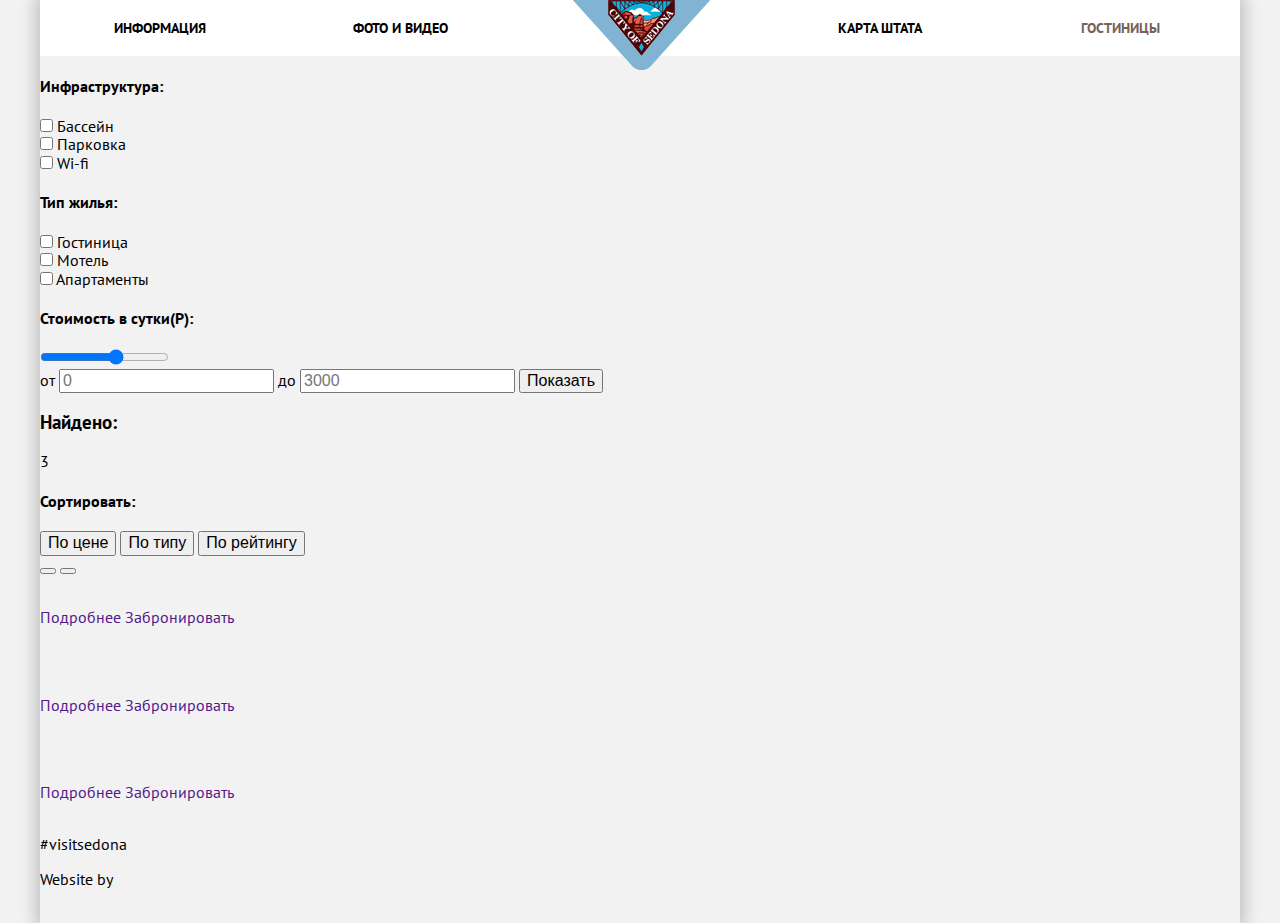
==== hotels.html @ 47ef486d "002" ====
<!DOCTYPE html>
<html lang="ru">
<head>
    <meta charset="UTF-8">
    <meta name="viewport" content="width=device-width, initial-scale=1.0">
    <meta http-equiv="X-UA-Compatible" content="ie=edge">
    <title>Sedona-небольшой городок в Аризоне!</title>
    <link rel="stylesheet" href="style.css">
    <link href="https://fonts.googleapis.com/css?family=PT+Sans:400,700&amp;subset=cyrillic" rel="stylesheet">
</head>
<body>
    <div class="container">
        <header>
            <ul class="nav-header">
                <li>
                    <a href="index.html">Информация</a>
                </li>
                <li>
                    <a href="#">Фото и видео</a>
                </li>
                <li class="logo">
                    <a href="index.html"><img src="img/logo.png" alt=""></a>
                </li>
                <li>
                    <a href="#">Карта штата</a>
                </li>
                <li>
                    <a class="activ" href="hotels.html">Гостиницы</a>
                </li>
            </ul>
        </header>
        <main>
            <div class="filters-group">
                <div class="filter">
                    <h4>Инфраструктура:</h4>
                    <div class="ch-group">
                        <input type="checkbox" id="ch1">
                        <label for="ch1">Бассейн</label>
                    </div>
                    <div class="ch-group">
                        <input type="checkbox" id="ch2">
                        <label for="ch2">Парковка</label>
                    </div>
                    <div class="ch-group">
                        <input type="checkbox" id="ch3">
                        <label for="ch3">Wi-fi</label>
                    </div>
                </div>
                <div class="filter">
                    <h4>Тип жилья:</h4>
                    <div class="ch-group">
                        <input type="checkbox" id="ch4">
                        <label for="ch4">Гостиница</label>
                    </div>
                    <div class="ch-group">
                        <input type="checkbox" id="ch5">
                        <label for="ch5">Мотель</label>
                    </div>
                    <div class="ch-group">
                        <input type="checkbox" id="ch6">
                        <label for="ch6">Апартаменты</label>
                    </div>
                </div>
                <div class="filter-range">
                    <h4>Стоимость в сутки(Р):</h4>
                    <div class="range-grey">
                        <input type="range" min="0" max="5000" step="1" value="3000">
                    </div> 
                    <label for="min">от</label>
                    <input id="min" type="text" min="0" placeholder="0">
                    <label for="max">до</label>
                    <input id="max" type="text" max="5000" placeholder="3000">
                    <button class="ch-btn" type="submit">Показать</button>      
                </div>
            </div>
            <div class="sorting-group">
                <h3>Найдено:</h3>
                <span>3</span>
                <div class="sorting">
                    <h4>Сортировать:</h4>
                    <button class="price activ">По цене</button>
                    <button class="type">По типу</button>
                    <button class="rating">По рейтингу</button>
                </div>
                <div class="sorting">
                    <button class="down activ"></button>
                    <button class="up"></button>   
                </div>
            </div>
            <div class="hotels">
                <div class="hotel">
                    <img src="" alt="">
                    <div class="hotel-info">
                        <a href=""></a>  
                        <p></p>
                        <p></p>
                        <div class="hotel-button">
                            <a href="">Подробнее</a>
                            <a href="">Забронировать</a>
                        </div>
                    </div>
                    <div class="rating-info">
                        <img src="" alt="" class="stars">
                        <p></p>
                    </div>
                </div>
                <div class="hotel">
                    <img src="" alt="">
                    <div class="hotel-info">
                        <a href=""></a>
                        <p></p>
                        <p></p>
                        <div class="hotel-button">
                            <a href="">Подробнее</a>
                            <a href="">Забронировать</a>
                        </div>
                    </div>
                    <div class="rating-info">
                        <img src="" alt="" class="stars">
                        <p></p>
                    </div>
                </div>
                <div class="hotel">
                    <img src="" alt="">
                    <div class="hotel-info">
                        <a href=""></a>
                        <p></p>
                        <p></p>
                        <div class="hotel-button">
                            <a href="">Подробнее</a>
                            <a href="">Забронировать</a>
                        </div>
                    </div>
                    <div class="rating-info">
                        <img src="" alt="" class="stars">
                        <p></p>
                    </div>
                </div>
            </div>
        </main>
        <footer>
            <div class="visitsedona">
                <p>#visitsedona</p>
            </div>
            <div class="footer-social">
                <a href=""></a>
                <a href=""></a>
                <a href=""></a>
            </div>
            <div class="copyright">
                <p>Website by</p>
                <a href=""><img src="" alt=""></a>
            </div>
        </footer>
    </div>
 <script></script>   
</body>
</html>
---- style.css ----
/*! normalize.css v7.0.0 | MIT License | github.com/necolas/normalize.css */

/* Document
   ========================================================================== */

/**
 * 1. Correct the line height in all browsers.
 * 2. Prevent adjustments of font size after orientation changes in
 *    IE on Windows Phone and in iOS.
 */

 html {
    line-height: 1.15; /* 1 */
    -ms-text-size-adjust: 100%; /* 2 */
    -webkit-text-size-adjust: 100%; /* 2 */
  }
  
  /* Sections
     ========================================================================== */
  
  /**
   * Remove the margin in all browsers (opinionated).
   */
  
  body {
    margin: 0;
  }
  
  /**
   * Add the correct display in IE 9-.
   */
  
  article,
  aside,
  footer,
  header,
  nav,
  section {
    display: block;
  }
  
  /**
   * Correct the font size and margin on `h1` elements within `section` and
   * `article` contexts in Chrome, Firefox, and Safari.
   */
  
  h1 {
    font-size: 2em;
    margin: 0.67em 0;
  }
  
  /* Grouping content
     ========================================================================== */
  
  /**
   * Add the correct display in IE 9-.
   * 1. Add the correct display in IE.
   */
  
  figcaption,
  figure,
  main { /* 1 */
    display: block;
  }
  
  /**
   * Add the correct margin in IE 8.
   */
  
  figure {
    margin: 1em 40px;
  }
  
  /**
   * 1. Add the correct box sizing in Firefox.
   * 2. Show the overflow in Edge and IE.
   */
  
  hr {
    box-sizing: content-box; /* 1 */
    height: 0; /* 1 */
    overflow: visible; /* 2 */
  }
  
  /**
   * 1. Correct the inheritance and scaling of font size in all browsers.
   * 2. Correct the odd `em` font sizing in all browsers.
   */
  
  pre {
    font-family: monospace, monospace; /* 1 */
    font-size: 1em; /* 2 */
  }
  
  /* Text-level semantics
     ========================================================================== */
  
  /**
   * 1. Remove the gray background on active links in IE 10.
   * 2. Remove gaps in links underline in iOS 8+ and Safari 8+.
   */
  
  a {
    background-color: transparent; /* 1 */
    -webkit-text-decoration-skip: objects; /* 2 */
  }
  
  /**
   * 1. Remove the bottom border in Chrome 57- and Firefox 39-.
   * 2. Add the correct text decoration in Chrome, Edge, IE, Opera, and Safari.
   */
  
  abbr[title] {
    border-bottom: none; /* 1 */
    text-decoration: underline; /* 2 */
    text-decoration: underline dotted; /* 2 */
  }
  
  /**
   * Prevent the duplicate application of `bolder` by the next rule in Safari 6.
   */
  
  b,
  strong {
    font-weight: inherit;
  }
  
  /**
   * Add the correct font weight in Chrome, Edge, and Safari.
   */
  
  b,
  strong {
    font-weight: bolder;
  }
  
  /**
   * 1. Correct the inheritance and scaling of font size in all browsers.
   * 2. Correct the odd `em` font sizing in all browsers.
   */
  
  code,
  kbd,
  samp {
    font-family: monospace, monospace; /* 1 */
    font-size: 1em; /* 2 */
  }
  
  /**
   * Add the correct font style in Android 4.3-.
   */
  
  dfn {
    font-style: italic;
  }
  
  /**
   * Add the correct background and color in IE 9-.
   */
  
  mark {
    background-color: #ff0;
    color: #000;
  }
  
  /**
   * Add the correct font size in all browsers.
   */
  
  small {
    font-size: 80%;
  }
  
  /**
   * Prevent `sub` and `sup` elements from affecting the line height in
   * all browsers.
   */
  
  sub,
  sup {
    font-size: 75%;
    line-height: 0;
    position: relative;
    vertical-align: baseline;
  }
  
  sub {
    bottom: -0.25em;
  }
  
  sup {
    top: -0.5em;
  }
  
  /* Embedded content
     ========================================================================== */
  
  /**
   * Add the correct display in IE 9-.
   */
  
  audio,
  video {
    display: inline-block;
  }
  
  /**
   * Add the correct display in iOS 4-7.
   */
  
  audio:not([controls]) {
    display: none;
    height: 0;
  }
  
  /**
   * Remove the border on images inside links in IE 10-.
   */
  
  img {
    border-style: none;
  }
  
  /**
   * Hide the overflow in IE.
   */
  
  svg:not(:root) {
    overflow: hidden;
  }
  
  /* Forms
     ========================================================================== */
  
  /**
   * 1. Change the font styles in all browsers (opinionated).
   * 2. Remove the margin in Firefox and Safari.
   */
  
  button,
  input,
  optgroup,
  select,
  textarea {
    font-family: sans-serif; /* 1 */
    font-size: 100%; /* 1 */
    line-height: 1.15; /* 1 */
    margin: 0; /* 2 */
  }
  
  /**
   * Show the overflow in IE.
   * 1. Show the overflow in Edge.
   */
  
  button,
  input { /* 1 */
    overflow: visible;
  }
  
  /**
   * Remove the inheritance of text transform in Edge, Firefox, and IE.
   * 1. Remove the inheritance of text transform in Firefox.
   */
  
  button,
  select { /* 1 */
    text-transform: none;
  }
  
  /**
   * 1. Prevent a WebKit bug where (2) destroys native `audio` and `video`
   *    controls in Android 4.
   * 2. Correct the inability to style clickable types in iOS and Safari.
   */
  
  button,
  html [type="button"], /* 1 */
  [type="reset"],
  [type="submit"] {
    -webkit-appearance: button; /* 2 */
  }
  
  /**
   * Remove the inner border and padding in Firefox.
   */
  
  button::-moz-focus-inner,
  [type="button"]::-moz-focus-inner,
  [type="reset"]::-moz-focus-inner,
  [type="submit"]::-moz-focus-inner {
    border-style: none;
    padding: 0;
  }
  
  /**
   * Restore the focus styles unset by the previous rule.
   */
  
  button:-moz-focusring,
  [type="button"]:-moz-focusring,
  [type="reset"]:-moz-focusring,
  [type="submit"]:-moz-focusring {
    outline: 1px dotted ButtonText;
  }
  
  /**
   * Correct the padding in Firefox.
   */
  
  fieldset {
    padding: 0.35em 0.75em 0.625em;
  }
  
  /**
   * 1. Correct the text wrapping in Edge and IE.
   * 2. Correct the color inheritance from `fieldset` elements in IE.
   * 3. Remove the padding so developers are not caught out when they zero out
   *    `fieldset` elements in all browsers.
   */
  
  legend {
    box-sizing: border-box; /* 1 */
    color: inherit; /* 2 */
    display: table; /* 1 */
    max-width: 100%; /* 1 */
    padding: 0; /* 3 */
    white-space: normal; /* 1 */
  }
  
  /**
   * 1. Add the correct display in IE 9-.
   * 2. Add the correct vertical alignment in Chrome, Firefox, and Opera.
   */
  
  progress {
    display: inline-block; /* 1 */
    vertical-align: baseline; /* 2 */
  }
  
  /**
   * Remove the default vertical scrollbar in IE.
   */
  
  textarea {
    overflow: auto;
  }
  
  /**
   * 1. Add the correct box sizing in IE 10-.
   * 2. Remove the padding in IE 10-.
   */
  
  [type="checkbox"],
  [type="radio"] {
    box-sizing: border-box; /* 1 */
    padding: 0; /* 2 */
  }
  
  /**
   * Correct the cursor style of increment and decrement buttons in Chrome.
   */
  
  [type="number"]::-webkit-inner-spin-button,
  [type="number"]::-webkit-outer-spin-button {
    height: auto;
  }
  
  /**
   * 1. Correct the odd appearance in Chrome and Safari.
   * 2. Correct the outline style in Safari.
   */
  
  [type="search"] {
    -webkit-appearance: textfield; /* 1 */
    outline-offset: -2px; /* 2 */
  }
  
  /**
   * Remove the inner padding and cancel buttons in Chrome and Safari on macOS.
   */
  
  [type="search"]::-webkit-search-cancel-button,
  [type="search"]::-webkit-search-decoration {
    -webkit-appearance: none;
  }
  
  /**
   * 1. Correct the inability to style clickable types in iOS and Safari.
   * 2. Change font properties to `inherit` in Safari.
   */
  
  ::-webkit-file-upload-button {
    -webkit-appearance: button; /* 1 */
    font: inherit; /* 2 */
  }
  
  /* Interactive
     ========================================================================== */
  
  /*
   * Add the correct display in IE 9-.
   * 1. Add the correct display in Edge, IE, and Firefox.
   */
  
  details, /* 1 */
  menu {
    display: block;
  }
  
  /*
   * Add the correct display in all browsers.
   */
  
  summary {
    display: list-item;
  }
  
  /* Scripting
     ========================================================================== */
  
  /**
   * Add the correct display in IE 9-.
   */
  
  canvas {
    display: inline-block;
  }
  
  /**
   * Add the correct display in IE.
   */
  
  template {
    display: none;
  }
  
  /* Hidden
     ========================================================================== */
  
  /**
   * Add the correct display in IE 10-.
   */
  
  [hidden] {
    display: none;
  }
*{
    box-sizing: border-box;
}
body{
    font-family: 'PT Sans', Arial, Helvetica, sans-serif;
    background: #f2f2f2;

}
.container{
    width:1200px;
    margin: 0 auto;
    box-shadow: 0 0 15px 5px rgba(0,1,1,0.2);
}
a{
    text-decoration: none;
}
.nav-header{
    background-color:#FFFFFF;
    width: 100%;
    padding: 0;
    font-size: 0;
}
.nav-header li{
    width: 20%;
    display: inline-block;
    text-align: center;
}
li.logo{
  position: relative;
}
li.logo a{
  position: absolute;
  top: -33px;
  left: 53px;
  z-index: 1;
}
/*li.logo{
  width: 8%;
}
.nav-header li:first-child{
  margin-left: 6%;
  text-align: left;
}
.nav-header li:last-child{
  margin-right: 6%;
  text-align: right;
}*/
.nav-header a{
    font-size:14px;
    font-weight: 700;
    line-height: 56px;
    text-transform: uppercase;
    text-align: center;
    color: #000000;
}
.nav-header a.activ{
  color: #766357;
}
.nav-header a:hover{
    color: #81B3D2;
}
.nav-header a:active{
    color: #B7B7B7;
}
.promo{
  background-image: url('img/background photo.jpg');
  width: 100%;
  height: 773px;
  text-align: center;
}
.promo h1{
  width: 384px;
  margin: 0 auto 34px;
  font-size: 21px;
  line-height: 26px;
}
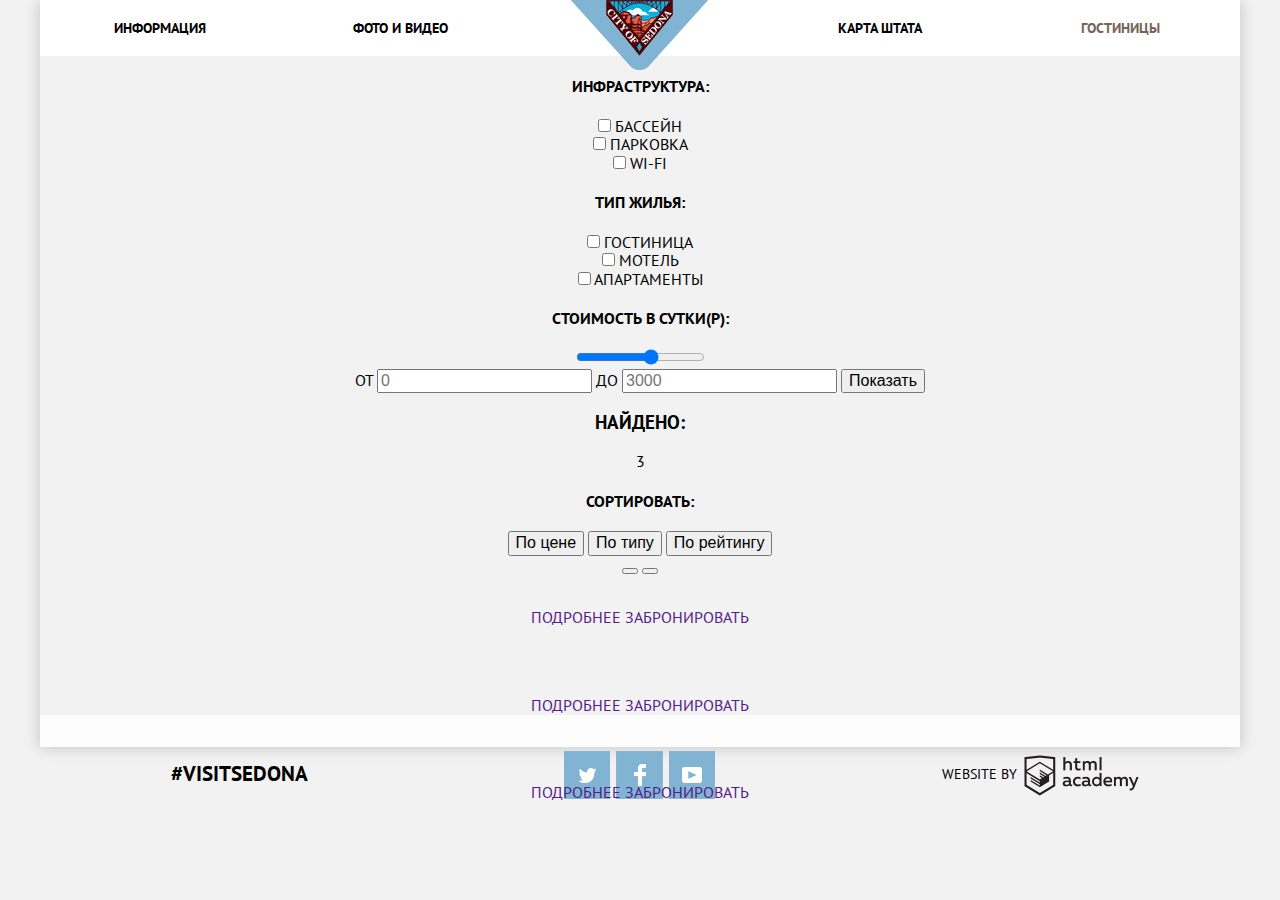
==== commit 5f98659f: "006" ====
--- a/hotels.html
+++ b/hotels.html
@@ -143,13 +143,13 @@
                 <p>#visitsedona</p>
             </div>
             <div class="footer-social">
-                <a href=""></a>
-                <a href=""></a>
-                <a href=""></a>
+                <a href="https://twitter.com/" class="twitter"></a>
+                <a href="https://www.facebook.com/" class="fb"></a>
+                <a href="http://www.youtube.com/" class="youtube"></a>
             </div>
             <div class="copyright">
                 <p>Website by</p>
-                <a href=""><img src="" alt=""></a>
+                <p><a href="https://htmlacademy.ru/"></a></p>
             </div>
         </footer>
     </div>
--- a/style.css
+++ b/style.css
@@ -451,12 +451,13 @@
 body{
     font-family: 'PT Sans', Arial, Helvetica, sans-serif;
     background: #f2f2f2;
-
+    text-align: center;
+    text-transform: uppercase;
 }
 .container{
     width:1200px;
     margin: 0 auto;
-    box-shadow: 0 0 15px 5px rgba(0,1,1,0.2);
+    box-shadow: 0 0 15px 0 rgba(0,1,1,0.2);
 }
 a{
     text-decoration: none;
@@ -473,25 +474,14 @@
     text-align: center;
 }
 li.logo{
-  position: relative;
+    position: relative;
 }
 li.logo a{
-  position: absolute;
-  top: -33px;
-  left: 53px;
-  z-index: 1;
-}
-/*li.logo{
-  width: 8%;
-}
-.nav-header li:first-child{
-  margin-left: 6%;
-  text-align: left;
-}
-.nav-header li:last-child{
-  margin-right: 6%;
-  text-align: right;
-}*/
+    position: absolute;
+    top: -33px;
+    left: 51px;
+    z-index: 1;
+}
 .nav-header a{
     font-size:14px;
     font-weight: 700;
@@ -501,7 +491,7 @@
     color: #000000;
 }
 .nav-header a.activ{
-  color: #766357;
+    color: #766357;
 }
 .nav-header a:hover{
     color: #81B3D2;
@@ -509,15 +499,282 @@
 .nav-header a:active{
     color: #B7B7B7;
 }
-.promo{
-  background-image: url('img/background photo.jpg');
+.promo-items{
+    background-image: url('img/background photo.jpg');
+    background-position: 0px -56px;
+    width: 100%;
+    height: 508px;
+}
+.promo-welcome{
+    padding-top: 76px;
+}
+.promo-desc{
+    padding-top: 8px;
+}
+.promo-sedona{
+    padding-top: 49px;
+}
+.promo-desc2{
+    padding-top: 53px;
+}
+.decor{
+    background: url('img/decor.png');
+    width: 100%;
+    height: 58px;
+    margin-top: 21px;
+}
+.promo-item{
+    background-color: #FFFFFF;
+}
+.promo-item h1{
+    width: 625px;
+    margin: 0 auto 33px;
+    font-size: 21px;
+    line-height: 26px;
+    padding-top: 60px;
+}
+.promo-item p{
+    font-size: 14px;
+    padding-bottom: 55px;
+    margin-bottom: 0;
+}
+.features-item{
+    text-align: center;
+    width: 100%;
+    min-height: 256px;
+}
+.features-item img{
+    padding: 0;
+    margin: 0;
+    width: 66.7%;
+    float: left;
+}
+.descr-img{
+    background-color: #82B3D3;
+    color:#FFFFFF;
+    width: 33.3%;
+    float: left;
+}
+.descr-img h3{
+  width: 151px;
+  font-size: 21px;
+  font-weight: 700;
+  line-height: 22px;
+  margin: 47px auto 21px;
+}
+.descr-img p{
+  width: 302px;
+  margin: 20px auto 57px;
+  font-size: 14px;
+  font-weight: 400;
+  line-height: 22px;
+}
+.descr-img p.number{
+  margin:0 auto;
+}
+.features{
+  font-size: 0;
   width: 100%;
-  height: 773px;
+  height: 330px;
+  background-color: #FFFFFF;
+}
+.features-info{
+  display: inline-block;
+  font-size: 14px;
+  width:33.33%;
+  position: relative;
+}
+.features-info h3{
+  font-size: 21px;
+  font-weight: 700;
+  margin: 160px auto 23px;
+}
+.features-info p{
+  width: 275px;
+  font-size: 14px;
+  font-weight: 400;
+  line-height: 20px;
+  margin: 0 auto 83px;
+}
+.haus:before{
+  content:'';
+  display: block;
+  position: absolute;
+  width: 76px;
+  height: 75px;
+  top: 60px;
+  left: 162px;
+  background-image: url('img/sprites.png');
+  background-position: -305px -202px ;
+}
+.food:before{
+  content:'';
+  display: block;
+  position: absolute;
+  width: 76px;
+  height: 75px;
+  top: 60px;
+  left: 162px;
+  background-image: url('img/sprites.png');
+  background-position: -134px -206px ;
+}
+.souvenir:before{
+  content:'';
+  display: block;
+  position: absolute;
+  width: 76px;
+  height: 75px;
+  top: 56px;
+  left: 169px;
+  background-image: url('img/sprites.png');
+  background-position: -222px -203px ;
+}
+.grey{
+  background-color: #EEEEEE;
+  height: 255px;
+  font-size: 0;
+}
+.grey h3{
+  width: 135px;
+  margin: 47px auto 24px;
+  line-height: 21px;
+}
+.grey p{
+  margin: 22px auto 0;
+}
+p.number{
+  position: relative;
+}
+p.number::after{
+  content: '';
+  position: absolute;
+}
+p.number::before{
+  content: '';
+  position: absolute;
+}
+.hotel-search{
+  background-color: #FFFFFF;
+  min-height: 292px
+}
+.hotel-search h2{
+  font-size: 30px;
+  font-weight: 700;
+  padding-top:52px;
+  margin: 0;
+}
+.hotel-search p{
+  width: 70%;
+  font-size: 14px;
+  line-height: 24px;
+  margin: 25px auto 78px;
+}
+.hotel-search a{
+  font-size: 21px;
+  padding: 29px 137px;
+  color: #ffffff;
+  background-color: #766357;
   text-align: center;
 }
-.promo h1{
-  width: 384px;
-  margin: 0 auto 34px;
+.hotel-search a:hover{
+  background-color: #604E43;
+}
+.hotel-search a:active{
+  color: #857871;
+  background-color: #503D33;
+}
+.maps{
+  background-image: url('img/map.png');
+  background-position: 0 0;
+  width: 100%;
+  height: 593px;
+}
+footer{
+  width: 100%;
+  background: rgba(255, 255, 255, 0.8);
+  padding: 16px 0;
+  margin-top: -120px;
+}
+.visitsedona{
+  float: left;
+  width: 33.33%;
   font-size: 21px;
-  line-height: 26px;
+  font-weight: 700;
+  margin-top: 10px;
+  vertical-align: middle;
+}
+.footer-social{
+  float: left;
+  width: 33.33%;
+  font-size: 0;
+}
+.footer-social a{
+  display: inline-block;
+  vertical-align: middle;
+  background-image: url('img/sprites.png');
+  margin: 20px 3px 22px 3px;
+}
+.twitter{
+  background-position: -20px 0;
+	width: 46px;
+	height: 48px; 
+}
+.twitter:hover{
+  background-position: -82px 0;
+}
+.twitter:active{
+  background-position: -147px 0;
+}
+.fb{
+  background-position: -21px -109px ;
+	width: 47px;
+	height: 48px;
+}
+.fb:hover{
+  background-position: -82px -114px ;
+}
+.fb:active{
+  background-position: -148px -114px ;
+}
+.youtube{
+  background-position: -20px -54px ;
+	width: 46px;
+	height: 48px;
+}
+.youtube:hover{
+  background-position: -83px -53px ;
+}
+.youtube:active{
+  background-position: -148px -56px ;
+}
+.copyright{
+  float: left;
+  width: 33.33%;
+  vertical-align: middle;
+}
+.copyright a{
+  display: block;
+  margin-top: 4px;
+  margin-right: 2px;
+  width: 115px;
+  height: 41px;
+  background-image: url('img/sprites.png');
+  background-position: 0 -288px ;
+}
+.copyright p{
+  display: inline-block;
+  font-size: 14px;
+  line-height: 20px;
+  vertical-align: middle;
+  margin-top: 20px;
+  padding-left: 3px;  
+}
+.copyright a:hover{
+  background-position: 0 -238px ;
+}
+.copyright a:active{
+  background-position: 0 -185px ;
+}
+.clearfix{
+    clear: both;
 }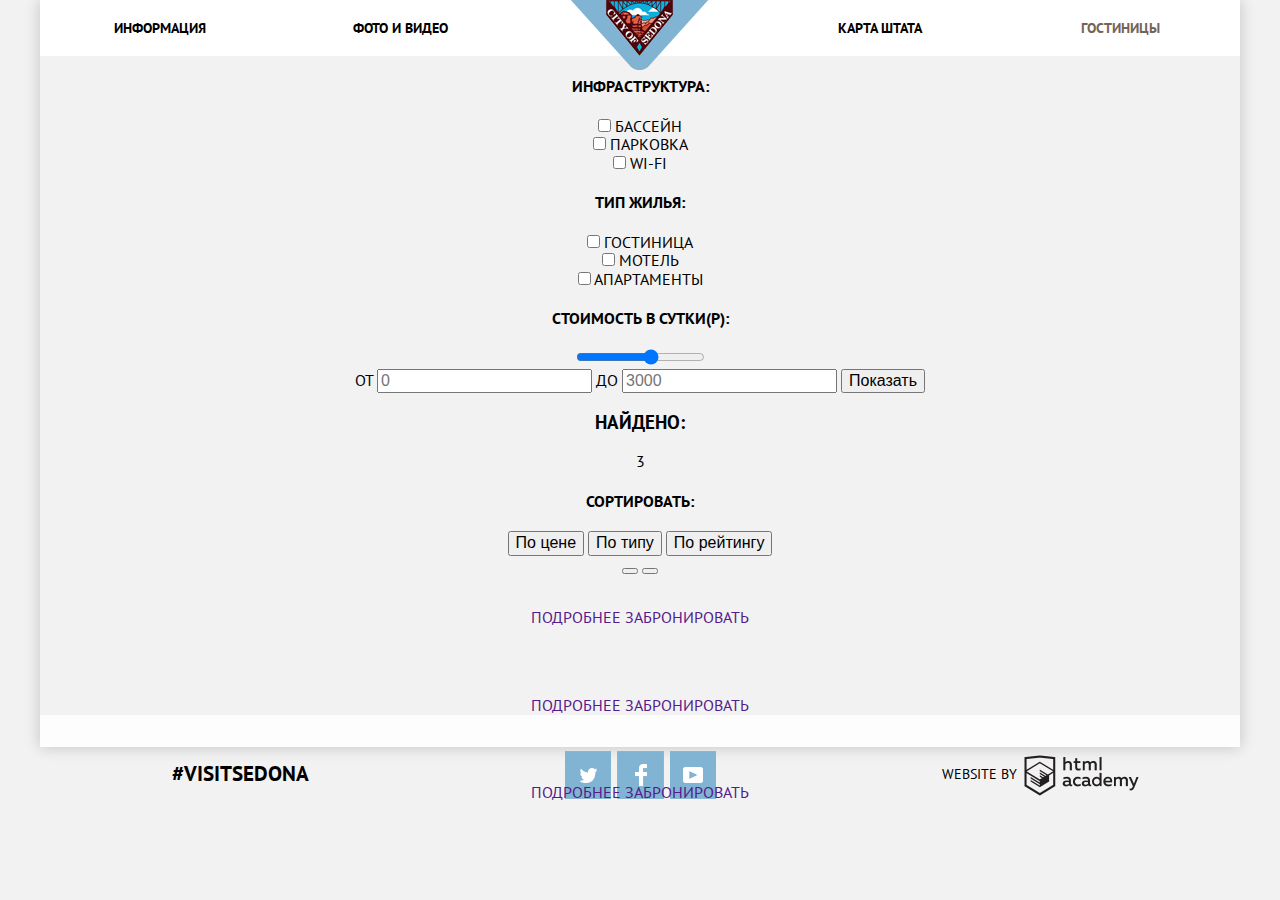
==== commit bce255b1: "007" ====
--- a/hotels.html
+++ b/hotels.html
@@ -19,13 +19,13 @@
                     <a href="#">Фото и видео</a>
                 </li>
                 <li class="logo">
-                    <a href="index.html"><img src="img/logo.png" alt=""></a>
+                    <a href="index.html"><img src="img/logo.png" width="138" height="70" alt="#"></a>
                 </li>
                 <li>
                     <a href="#">Карта штата</a>
                 </li>
                 <li>
-                    <a class="activ" href="hotels.html">Гостиницы</a>
+                    <a class="active" href="hotels.html">Гостиницы</a>
                 </li>
             </ul>
         </header>
--- a/style.css
+++ b/style.css
@@ -467,30 +467,31 @@
     width: 100%;
     padding: 0;
     font-size: 0;
+    position: relative;
 }
 .nav-header li{
     width: 20%;
     display: inline-block;
     text-align: center;
 }
-li.logo{
-    position: relative;
-}
-li.logo a{
-    position: absolute;
-    top: -33px;
-    left: 51px;
-    z-index: 1;
-}
 .nav-header a{
     font-size:14px;
     font-weight: 700;
     line-height: 56px;
+    padding:10px;
     text-transform: uppercase;
     text-align: center;
     color: #000000;
 }
-.nav-header a.activ{
+li.logo a{
+  position: absolute;
+  padding: 0;
+  top: 0px;
+  left: 50%;
+  margin-left: -69px;
+  z-index: 1;
+}
+.nav-header a.active{
     color: #766357;
 }
 .nav-header a:hover{
@@ -499,41 +500,31 @@
 .nav-header a:active{
     color: #B7B7B7;
 }
-.promo-items{
-    background-image: url('img/background photo.jpg');
+.promo{
+    background-image: url('img/promo-img.jpg');
     background-position: 0px -56px;
     width: 100%;
     height: 508px;
-}
-.promo-welcome{
-    padding-top: 76px;
-}
-.promo-desc{
-    padding-top: 8px;
-}
-.promo-sedona{
-    padding-top: 49px;
-}
-.promo-desc2{
-    padding-top: 53px;
+    position: relative;
 }
 .decor{
     background: url('img/decor.png');
     width: 100%;
     height: 58px;
-    margin-top: 21px;
-}
-.promo-item{
+    position: absolute;
+    bottom: -2px;
+}
+.promo-title{
     background-color: #FFFFFF;
 }
-.promo-item h1{
+.promo-title h1{
     width: 625px;
     margin: 0 auto 33px;
     font-size: 21px;
     line-height: 26px;
     padding-top: 60px;
 }
-.promo-item p{
+.promo-title p{
     font-size: 14px;
     padding-bottom: 55px;
     margin-bottom: 0;
@@ -546,13 +537,13 @@
 .features-item img{
     padding: 0;
     margin: 0;
-    width: 66.7%;
+    width: 66.6666666%;
     float: left;
 }
 .descr-img{
     background-color: #82B3D3;
     color:#FFFFFF;
-    width: 33.3%;
+    width: 33.3333333%;
     float: left;
 }
 .descr-img h3{
@@ -564,7 +555,7 @@
 }
 .descr-img p{
   width: 302px;
-  margin: 20px auto 57px;
+  margin: 21px auto 57px;
   font-size: 14px;
   font-weight: 400;
   line-height: 22px;
@@ -697,7 +688,7 @@
 }
 .visitsedona{
   float: left;
-  width: 33.33%;
+  width: 33.3333333%;
   font-size: 21px;
   font-weight: 700;
   margin-top: 10px;
@@ -705,7 +696,7 @@
 }
 .footer-social{
   float: left;
-  width: 33.33%;
+  width: 33.3333333%;
   font-size: 0;
 }
 .footer-social a{
@@ -749,7 +740,7 @@
 }
 .copyright{
   float: left;
-  width: 33.33%;
+  width: 33.3333333%;
   vertical-align: middle;
 }
 .copyright a{
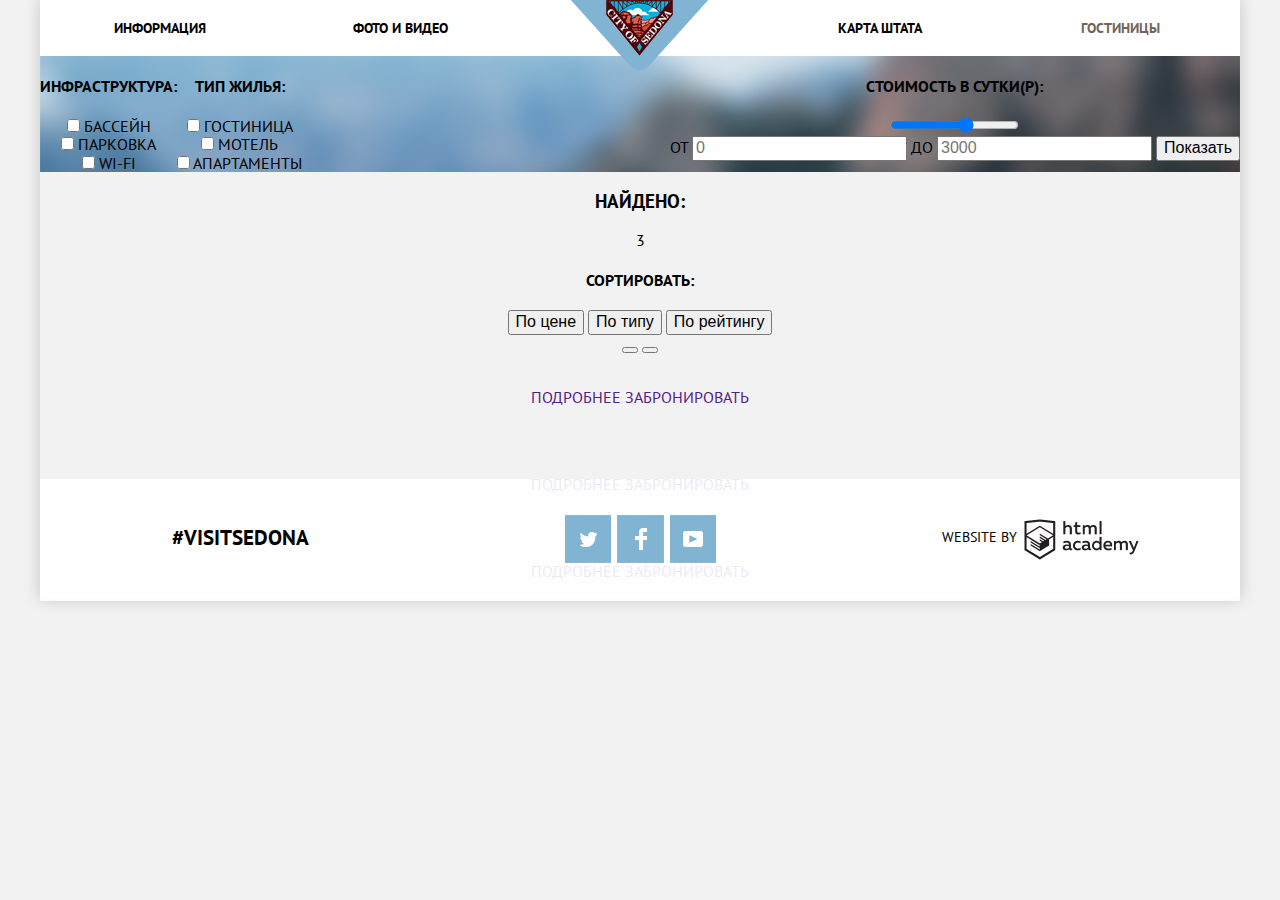
==== commit 1b8b9643: "008" ====
--- a/hotels.html
+++ b/hotels.html
@@ -72,6 +72,7 @@
                     <input id="max" type="text" max="5000" placeholder="3000">
                     <button class="ch-btn" type="submit">Показать</button>      
                 </div>
+                <div class="clearfix"></div>
             </div>
             <div class="sorting-group">
                 <h3>Найдено:</h3>
--- a/style.css
+++ b/style.css
@@ -458,6 +458,7 @@
     width:1200px;
     margin: 0 auto;
     box-shadow: 0 0 15px 0 rgba(0,1,1,0.2);
+    position: relative;
 }
 a{
     text-decoration: none;
@@ -474,22 +475,25 @@
     display: inline-block;
     text-align: center;
 }
-.nav-header a{
-    font-size:14px;
-    font-weight: 700;
-    line-height: 56px;
-    padding:10px;
-    text-transform: uppercase;
-    text-align: center;
-    color: #000000;
-}
-li.logo a{
+.nav-header li:nth-child(2){
+  margin-right: 20%;
+}
+li.logo{
   position: absolute;
   padding: 0;
   top: 0px;
   left: 50%;
-  margin-left: -69px;
+  transform: translateX(-50%);
   z-index: 1;
+}
+.nav-header a{
+  font-size:14px;
+  font-weight: 700;
+  line-height: 56px;
+  padding:10px;
+  text-transform: uppercase;
+  text-align: center;
+  color: #000000;
 }
 .nav-header a.active{
     color: #766357;
@@ -555,7 +559,7 @@
 }
 .descr-img p{
   width: 302px;
-  margin: 21px auto 57px;
+  margin: 20px auto 58px;
   font-size: 14px;
   font-weight: 400;
   line-height: 22px;
@@ -572,7 +576,7 @@
 .features-info{
   display: inline-block;
   font-size: 14px;
-  width:33.33%;
+  width:33.3333333%;
   position: relative;
 }
 .features-info h3{
@@ -636,17 +640,8 @@
 p.number{
   position: relative;
 }
-p.number::after{
-  content: '';
-  position: absolute;
-}
-p.number::before{
-  content: '';
-  position: absolute;
-}
 .hotel-search{
   background-color: #FFFFFF;
-  min-height: 292px
 }
 .hotel-search h2{
   font-size: 30px;
@@ -658,11 +653,12 @@
   width: 70%;
   font-size: 14px;
   line-height: 24px;
-  margin: 25px auto 78px;
+  margin: 25px auto 48px;
 }
 .hotel-search a{
+  display:inline-block;
   font-size: 21px;
-  padding: 29px 137px;
+  padding: 31px 137px;
   color: #ffffff;
   background-color: #766357;
   text-align: center;
@@ -678,13 +674,14 @@
   background-image: url('img/map.png');
   background-position: 0 0;
   width: 100%;
-  height: 593px;
+  height: 592px;
 }
 footer{
   width: 100%;
-  background: rgba(255, 255, 255, 0.8);
+  background: rgba(255, 255, 255, 0.9);
   padding: 16px 0;
-  margin-top: -120px;
+  position: absolute;
+  bottom:-2px;
 }
 .visitsedona{
   float: left;
@@ -766,6 +763,16 @@
 .copyright a:active{
   background-position: 0 -185px ;
 }
+.filters-group{
+  background-image: url('img/filter-background.png');
+  margin: 0;
+}
+.filter{
+  float: left;
+}
+.filter-range{
+  float: right;
+}
 .clearfix{
     clear: both;
 }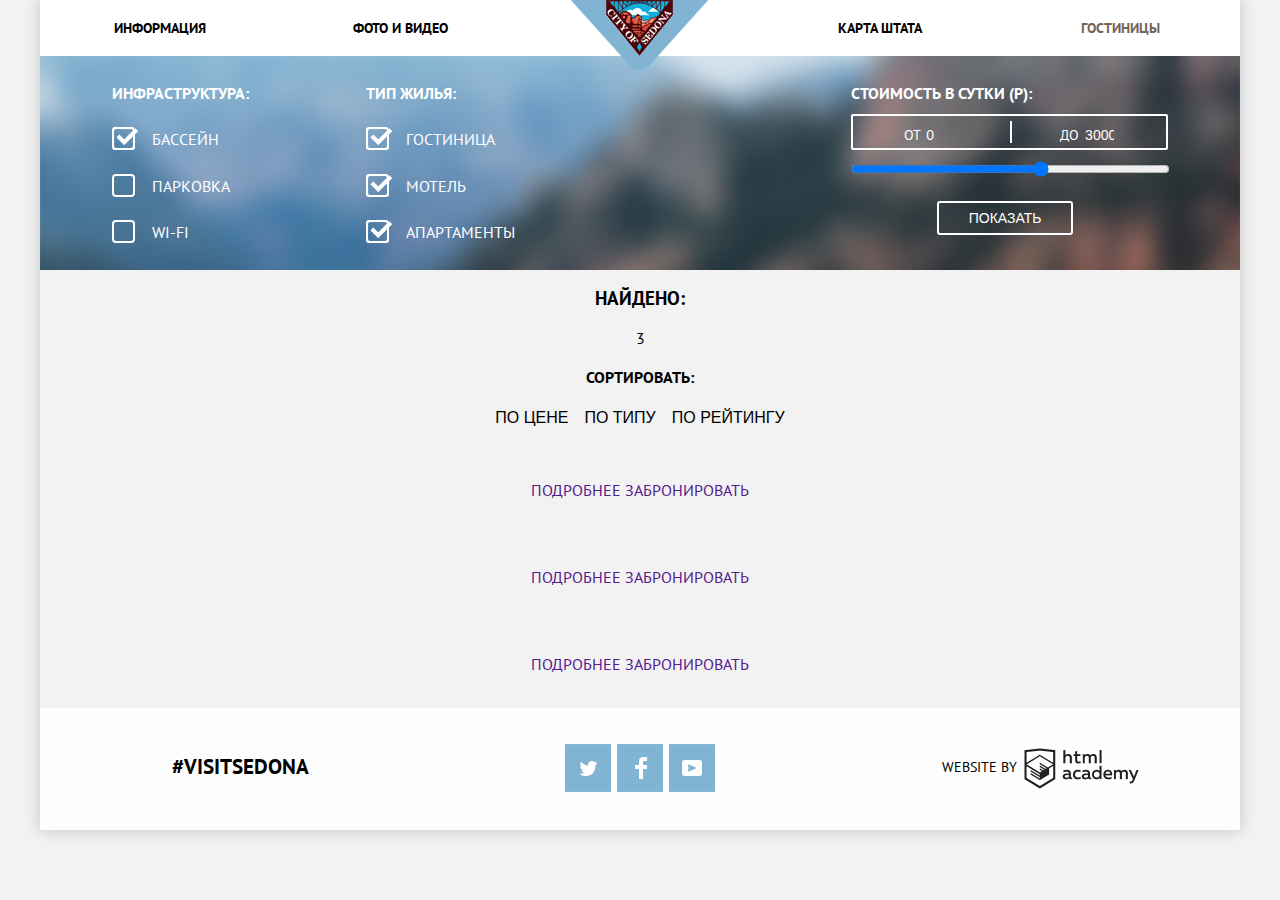
==== commit fee53d68: "009" ====
--- a/hotels.html
+++ b/hotels.html
@@ -34,7 +34,7 @@
                 <div class="filter">
                     <h4>Инфраструктура:</h4>
                     <div class="ch-group">
-                        <input type="checkbox" id="ch1">
+                        <input type="checkbox" id="ch1" checked>
                         <label for="ch1">Бассейн</label>
                     </div>
                     <div class="ch-group">
@@ -49,28 +49,34 @@
                 <div class="filter">
                     <h4>Тип жилья:</h4>
                     <div class="ch-group">
-                        <input type="checkbox" id="ch4">
+                        <input type="checkbox" id="ch4" checked>
                         <label for="ch4">Гостиница</label>
                     </div>
                     <div class="ch-group">
-                        <input type="checkbox" id="ch5">
+                        <input type="checkbox" id="ch5" checked>
                         <label for="ch5">Мотель</label>
                     </div>
                     <div class="ch-group">
-                        <input type="checkbox" id="ch6">
+                        <input type="checkbox" id="ch6" checked>
                         <label for="ch6">Апартаменты</label>
                     </div>
                 </div>
                 <div class="filter-range">
-                    <h4>Стоимость в сутки(Р):</h4>
-                    <div class="range-grey">
+                    <h4>Стоимость в сутки (Р):</h4>
+                    <div class="filter-wrap">
+                        <div class="filter-wrap-inut">
+                            <label for="min">от</label>
+                            <input id="min" type="text" min="0" value="0">
+                        </div>
+                        <div class="filter-wrap-inut">
+                            <label for="max">до</label>
+                            <input id="max" type="text" max="5000" value="3000">
+                        </div>
+                    </div>
+                    <div class="range">
                         <input type="range" min="0" max="5000" step="1" value="3000">
-                    </div> 
-                    <label for="min">от</label>
-                    <input id="min" type="text" min="0" placeholder="0">
-                    <label for="max">до</label>
-                    <input id="max" type="text" max="5000" placeholder="3000">
-                    <button class="ch-btn" type="submit">Показать</button>      
+                    </div>
+                    <button class="ch-btn" type="submit">Показать</button>     
                 </div>
                 <div class="clearfix"></div>
             </div>
@@ -152,6 +158,7 @@
                 <p>Website by</p>
                 <p><a href="https://htmlacademy.ru/"></a></p>
             </div>
+            <div class="clearfix"></div>
         </footer>
     </div>
  <script></script>   
--- a/style.css
+++ b/style.css
@@ -460,6 +460,13 @@
     box-shadow: 0 0 15px 0 rgba(0,1,1,0.2);
     position: relative;
 }
+button{
+  border: none;
+  background-color: inherit;
+  cursor: pointer;
+  text-transform: uppercase;
+  text-align: center;
+}
 a{
     text-decoration: none;
 }
@@ -670,6 +677,9 @@
   color: #857871;
   background-color: #503D33;
 }
+.hotel-search form{
+  display: none;
+}
 .maps{
   background-image: url('img/map.png');
   background-position: 0 0;
@@ -680,6 +690,8 @@
   width: 100%;
   background: rgba(255, 255, 255, 0.9);
   padding: 16px 0;
+}
+footer.index{
   position: absolute;
   bottom:-2px;
 }
@@ -715,7 +727,7 @@
 }
 .fb{
   background-position: -21px -109px ;
-	width: 47px;
+	width: 46px;
 	height: 48px;
 }
 .fb:hover{
@@ -766,12 +778,106 @@
 .filters-group{
   background-image: url('img/filter-background.png');
   margin: 0;
+  text-align: left;
+  color: #FFFFFF;
+}
+.filters-group h4{
+  font-size: 16px;
+  font-weight: 700;
+  margin: 28px 0 28px;
 }
 .filter{
   float: left;
+  margin-left: 72px;
+  width: 15.2%;
+}
+.filter input{
+  display: none;
+}
+.filter .ch-group{
+  padding-bottom: 28px;
+  position: relative;
+}
+.filter label{
+  padding-left: 40px;
+}
+.filter label::before{
+  content: '';
+  width: 19px;
+  height: 19px;
+  border: 2px solid #FFFFFF;
+  border-radius: 4px;
+  left:0;
+  top:-3px;
+  position: absolute;
+}
+.filter input:checked ~ label::after{
+  content: '';
+  background-image: url('img/sprites.png');
+  background-position: -200px -116px ;
+	width: 27px;
+	height: 23px;
+  position: absolute;
+  left:0px ;
+  top:-3px;
 }
 .filter-range{
   float: right;
+  width: 32.4%;
+  margin-right: 0px;
+}
+.filter-range h4{
+  margin-bottom: 12px;
+}
+.filter-wrap{
+  position: relative;
+  width: 81.5%;
+  font-size: 0;
+  height: 36px;
+  border: 2px solid #ffffff;
+  border-radius: 2px;
+  font-size: 14px;
+  text-align: center;
+}
+.filter-wrap::before{
+  content: '';
+  position: absolute;
+  background-color: #ffffff;
+  width: 2px;
+  height: 22px;
+  top: 5px;
+  left: 50%;
+}
+.filter-wrap-inut{
+  display: inline-block;
+  padding: 10px;
+  width: 49%;
+}
+.filter-wrap input{
+  font-size: 14px;
+  max-width: 25%;
+  color: #ffffff;
+  text-align: left;
+  border: none;
+  background: inherit;
+}
+.filter-range .range{
+  margin:11px 0 20px;
+}
+.range input{
+  width: 82%;
+}
+button.ch-btn{
+  font-size: 14px;
+  border: 2px solid #FFFFFF;
+  border-radius: 3px;
+  color:#FFFFFF;
+  padding: 7px 30px;
+  margin:0 22% 34px; 
+}
+button.ch-btn:hover{
+  background-color:#FFFFFF;
+  color: #000;
 }
 .clearfix{
     clear: both;
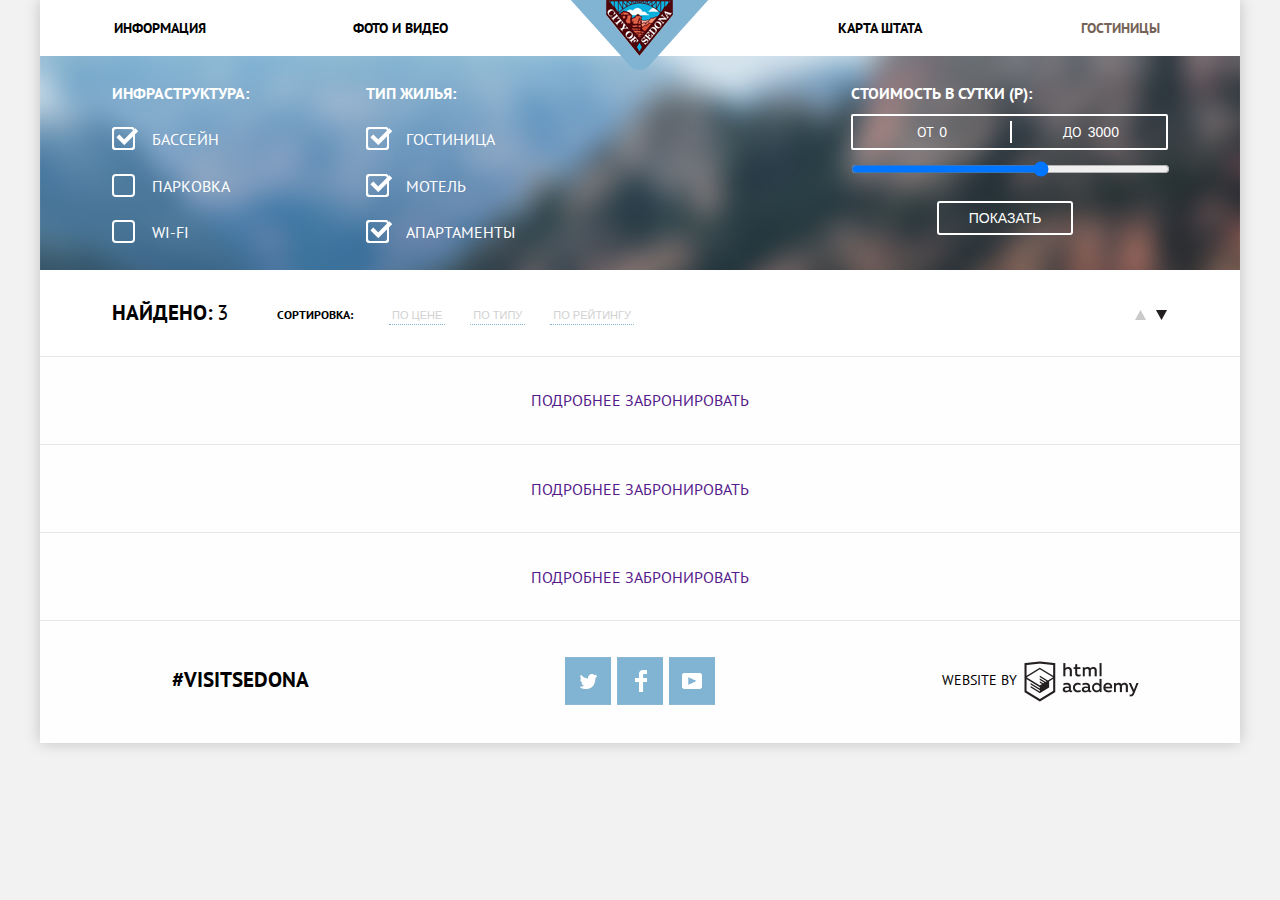
==== commit 15549401: "010" ====
--- a/hotels.html
+++ b/hotels.html
@@ -64,11 +64,11 @@
                 <div class="filter-range">
                     <h4>Стоимость в сутки (Р):</h4>
                     <div class="filter-wrap">
-                        <div class="filter-wrap-inut">
+                        <div class="filter-wrap-input">
                             <label for="min">от</label>
                             <input id="min" type="text" min="0" value="0">
                         </div>
-                        <div class="filter-wrap-inut">
+                        <div class="filter-wrap-input">
                             <label for="max">до</label>
                             <input id="max" type="text" max="5000" value="3000">
                         </div>
@@ -81,18 +81,37 @@
                 <div class="clearfix"></div>
             </div>
             <div class="sorting-group">
-                <h3>Найдено:</h3>
-                <span>3</span>
-                <div class="sorting">
-                    <h4>Сортировать:</h4>
-                    <button class="price activ">По цене</button>
-                    <button class="type">По типу</button>
-                    <button class="rating">По рейтингу</button>
+                <div class="result-sort">
+                    <h3>Найдено:</h3>
+                    <p>3</p>
                 </div>
                 <div class="sorting">
-                    <button class="down activ"></button>
-                    <button class="up"></button>   
+                    <ul class="nav-sort">
+                        <li>
+                            <h4>Сортировка:</h4>
+                        </li>
+                        <li>
+                            <button class="price active">По цене</button>
+                        </li>
+                        <li>
+                            <button class="type">По типу</button>
+                        </li>
+                        <li>
+                            <button class="rating">По рейтингу</button>
+                        </li>
+                    </ul>  
                 </div>
+                <div class="sorting-arrows">
+                    <ul>
+                        <li>
+                            <button class="up"></button>
+                        </li>
+                        <li>
+                            <button class="down active"></button>
+                        </li>
+                    </ul>
+                </div>
+                <div class="clearfix"></div>
             </div>
             <div class="hotels">
                 <div class="hotel">
--- a/style.css
+++ b/style.css
@@ -616,7 +616,7 @@
   width: 76px;
   height: 75px;
   top: 60px;
-  left: 162px;
+  left: 158px;
   background-image: url('img/sprites.png');
   background-position: -134px -206px ;
 }
@@ -848,14 +848,17 @@
   top: 5px;
   left: 50%;
 }
-.filter-wrap-inut{
+.filter-wrap-input{
   display: inline-block;
-  padding: 10px;
   width: 49%;
+  padding: 7px 0 0 20px;
+}
+.filter-wrap-input:first-child{
+  padding-left: 35px;
 }
 .filter-wrap input{
   font-size: 14px;
-  max-width: 25%;
+  max-width: 36%;
   color: #ffffff;
   text-align: left;
   border: none;
@@ -879,6 +882,77 @@
   background-color:#FFFFFF;
   color: #000;
 }
+.sorting-group{
+  background-color:#FFFFFF;
+  width: 100%;
+  padding: 0 6%;
+  border-bottom: 1px solid #E5E5E5;
+}
+.result-sort{
+  float: left;
+  padding: 10px 0px;
+}
+.result-sort h3{
+  display: inline-block;
+  font-size: 21px;
+}
+.result-sort p{
+  display: inline-block;
+  font-size: 21px;
+}
+.sorting{
+  float: left;
+  margin: 6px 9px 0px;
+}
+.sorting h4{
+  display: inline-block;
+  font-size: 12px;
+  padding-right: 32px;
+}
+.nav-sort li{
+  display: inline-block;
+  font-size: 0;
+}
+.sorting-arrows{
+  margin: 18px 0px;
+  float: right;
+}
+.sorting-arrows li{
+  display: inline-block;
+  font-size: 0;
+  padding-left: 5px;
+}
+.sorting-arrows button{
+  font-size: 10px;
+}
+.sorting button{
+  border-bottom: 1px dotted #81b3d2;
+  font-size: 11px;
+  color: #D1D1D1;
+  padding: 3px;
+  margin-right: 21px;
+  text-align: left;
+}
+.down{
+  background-image: url('img/sprites.png');
+  background-position: -305px -54px ;
+	width: 11px;
+	height: 10px; 
+}
+.up{
+  background-image: url('img/sprites.png');
+  background-position: -274px -84px ;
+	width: 11px;
+	height: 10px;
+}
+.hotels{
+  background-color: #FEFEFE;
+}
+.hotel{
+  display: inline-block;
+  width: 100%;
+  border-bottom: 1px solid #E5E5E5;
+}
 .clearfix{
     clear: both;
 }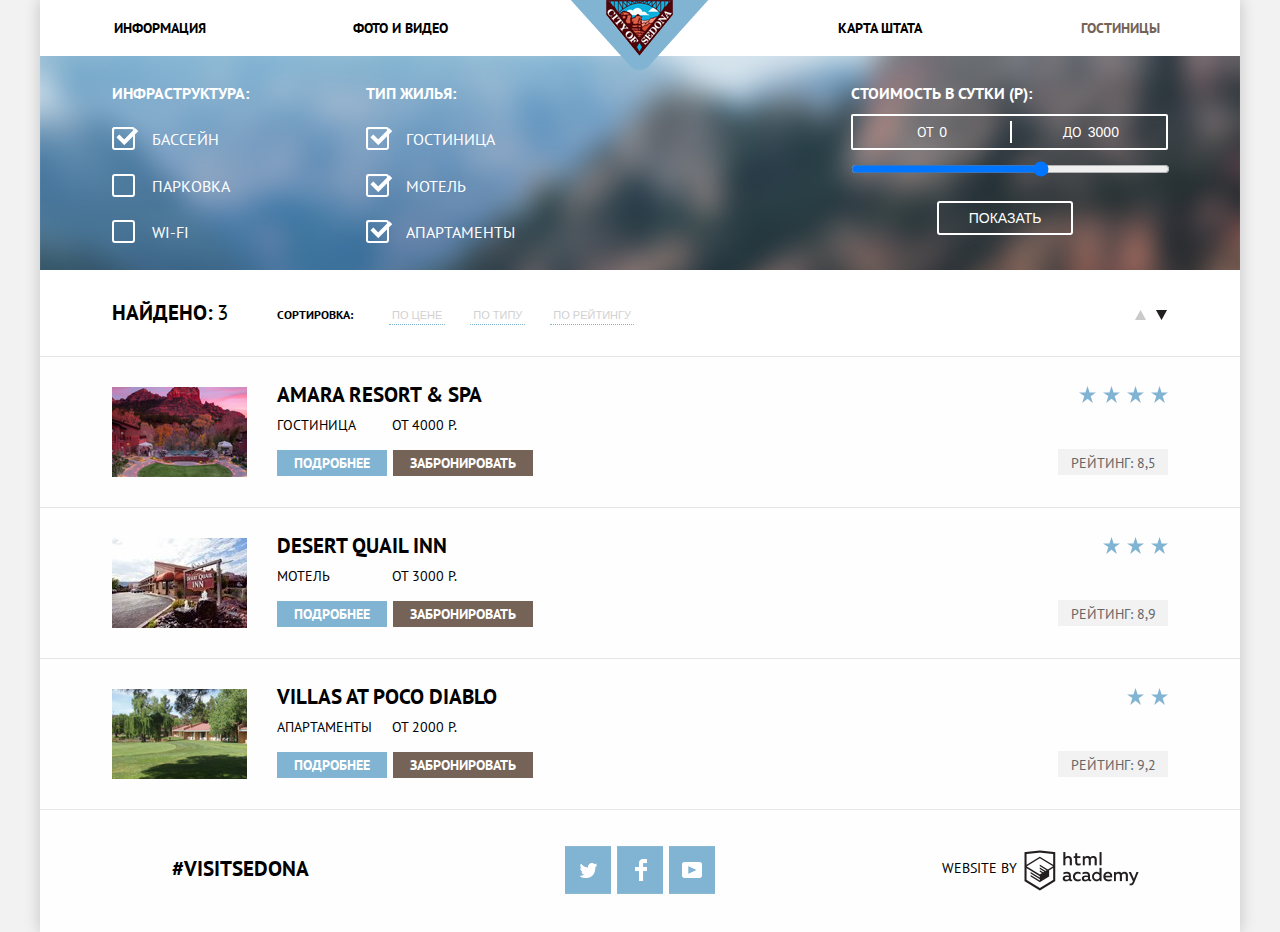
==== commit 0c8d3005: "011" ====
--- a/hotels.html
+++ b/hotels.html
@@ -115,52 +115,106 @@
             </div>
             <div class="hotels">
                 <div class="hotel">
-                    <img src="" alt="">
+                    <div class="hotel-img">
+                        <img src="img/hotel1.jpg" width="135" height="90" alt="Amara Resort & Spa">
+                    </div>
                     <div class="hotel-info">
-                        <a href=""></a>  
-                        <p></p>
-                        <p></p>
+                        <a href="#">Amara Resort & Spa</a>
+                        <div class="info-price">  
+                            <p>Гостиница</p>
+                            <p>от 4000 р.</p>
+                        </div>
                         <div class="hotel-button">
-                            <a href="">Подробнее</a>
-                            <a href="">Забронировать</a>
+                            <a href="#" class="blue">Подробнее</a>
+                            <a href="#" class="brown">Забронировать</a>
                         </div>
                     </div>
                     <div class="rating-info">
-                        <img src="" alt="" class="stars">
-                        <p></p>
-                    </div>
+                        <div class="stars">
+                            <svg viewBox="0 0 16 16" xmlns="http://www.w3.org/2000/svg">
+                                <title/>
+                                <path d="M8 11.95L3.02 16l2-6.48-5-3.5h6.03L8 0l1.98 6.03h6.1l-5.1 3.5L13.04 16 8 11.93zm0 0" fill-rule="evenodd"/>
+                            </svg>
+                            <svg viewBox="0 0 16 16" xmlns="http://www.w3.org/2000/svg">
+                                    <title/>
+                                <path d="M8 11.95L3.02 16l2-6.48-5-3.5h6.03L8 0l1.98 6.03h6.1l-5.1 3.5L13.04 16 8 11.93zm0 0" fill-rule="evenodd"/>
+                            </svg>
+                            <svg viewBox="0 0 16 16" xmlns="http://www.w3.org/2000/svg">
+                                    <title/>
+                                <path d="M8 11.95L3.02 16l2-6.48-5-3.5h6.03L8 0l1.98 6.03h6.1l-5.1 3.5L13.04 16 8 11.93zm0 0" fill-rule="evenodd"/>
+                            </svg>
+                            <svg viewBox="0 0 16 16" xmlns="http://www.w3.org/2000/svg">
+                                    <title/>
+                                <path d="M8 11.95L3.02 16l2-6.48-5-3.5h6.03L8 0l1.98 6.03h6.1l-5.1 3.5L13.04 16 8 11.93zm0 0" fill-rule="evenodd"/>
+                            </svg>
+                        </div>
+                        <p>Рейтинг: 8,5</p>
+                    </div>
+                    <div class="clearfix"></div>
                 </div>
                 <div class="hotel">
-                    <img src="" alt="">
+                    <div class="hotel-img">
+                        <img src="img/hotel2.jpg" width="135" height="90" alt="Desert Quail Inn">
+                    </div>
                     <div class="hotel-info">
-                        <a href=""></a>
-                        <p></p>
-                        <p></p>
+                        <a href="#">Desert Quail Inn</a>
+                        <div class="info-price">
+                            <p>Мотель</p>
+                            <p>от 3000 р.</p>
+                        </div>
                         <div class="hotel-button">
-                            <a href="">Подробнее</a>
-                            <a href="">Забронировать</a>
+                            <a href="#" class="blue">Подробнее</a>
+                            <a href="#" class="brown">Забронировать</a>
                         </div>
                     </div>
                     <div class="rating-info">
-                        <img src="" alt="" class="stars">
-                        <p></p>
-                    </div>
+                        <div class="stars">
+                            <svg viewBox="0 0 16 16" xmlns="http://www.w3.org/2000/svg">
+                                <title/>
+                                <path d="M8 11.95L3.02 16l2-6.48-5-3.5h6.03L8 0l1.98 6.03h6.1l-5.1 3.5L13.04 16 8 11.93zm0 0" fill-rule="evenodd"/>
+                            </svg>
+                            <svg viewBox="0 0 16 16" xmlns="http://www.w3.org/2000/svg">
+                                <title/>
+                                <path d="M8 11.95L3.02 16l2-6.48-5-3.5h6.03L8 0l1.98 6.03h6.1l-5.1 3.5L13.04 16 8 11.93zm0 0" fill-rule="evenodd"/>
+                            </svg>
+                            <svg viewBox="0 0 16 16" xmlns="http://www.w3.org/2000/svg">
+                                <title/>
+                                <path d="M8 11.95L3.02 16l2-6.48-5-3.5h6.03L8 0l1.98 6.03h6.1l-5.1 3.5L13.04 16 8 11.93zm0 0" fill-rule="evenodd"/>
+                            </svg>
+                        </div>
+                        <p>Рейтинг: 8,9</p>
+                    </div>
+                    <div class="clearfix"></div>
                 </div>
                 <div class="hotel">
-                    <img src="" alt="">
+                    <div class="hotel-img">
+                        <img src="img/hotel3.jpg" width="135" height="90" alt="Villas at Poco Diablo">
+                    </div>
                     <div class="hotel-info">
-                        <a href=""></a>
-                        <p></p>
-                        <p></p>
+                        <a href="#">Villas at Poco Diablo</a>
+                        <div class="info-price">
+                            <p>Апартаменты</p>
+                            <p>от 2000 р.</p>
+                        </div>
                         <div class="hotel-button">
-                            <a href="">Подробнее</a>
-                            <a href="">Забронировать</a>
+                            <a href="#" class="blue">Подробнее</a>
+                            <a href="#" class="brown">Забронировать</a>
                         </div>
                     </div>
                     <div class="rating-info">
-                        <img src="" alt="" class="stars">
-                        <p></p>
-                    </div>
+                        <div class="stars">
+                            <svg viewBox="0 0 16 16" xmlns="http://www.w3.org/2000/svg">
+                                <title/>
+                                <path d="M8 11.95L3.02 16l2-6.48-5-3.5h6.03L8 0l1.98 6.03h6.1l-5.1 3.5L13.04 16 8 11.93zm0 0" fill-rule="evenodd"/>
+                            </svg>
+                            <svg viewBox="0 0 16 16" xmlns="http://www.w3.org/2000/svg">
+                                <title/>
+                                <path d="M8 11.95L3.02 16l2-6.48-5-3.5h6.03L8 0l1.98 6.03h6.1l-5.1 3.5L13.04 16 8 11.93zm0 0" fill-rule="evenodd"/>
+                            </svg>
+                        </div>
+                        <p>Рейтинг: 9,2</p>
+                    </div>
+                    <div class="clearfix"></div>
                 </div>
             </div>
         </main>
--- a/style.css
+++ b/style.css
@@ -462,6 +462,7 @@
 }
 button{
   border: none;
+  border-radius: 0;
   background-color: inherit;
   cursor: pointer;
   text-transform: uppercase;
@@ -644,11 +645,9 @@
 .grey p{
   margin: 22px auto 0;
 }
-p.number{
-  position: relative;
-}
 .hotel-search{
   background-color: #FFFFFF;
+  position: relative;
 }
 .hotel-search h2{
   font-size: 30px;
@@ -678,7 +677,51 @@
   background-color: #503D33;
 }
 .hotel-search form{
+  font-size: 14px;
+  font-weight: 700;
   display: none;
+  width: 47.3%;
+  height: 44.5%;
+  position: absolute;
+  background: #FFFFFF;
+  transform: translateX(-50%);
+  left: 50%;
+  top: 293px;
+  padding: 55px 40px
+}
+.arrival{
+  margin-bottom: 29px;  
+}
+form .date-wrap{
+  display: inline-block;
+  background-color: #f2f2f2;
+  margin-left: 30px;
+}
+form input{
+  border:none;
+  display: inline-block;
+  height: 38px;
+  background-color: #f2f2f2;
+  color: #000000;
+  text-transform: uppercase;
+  padding: 0 40px 0 14px;
+  font-size: 14px;
+  font-weight: 700; 
+}
+button.search{
+  background-color: #81B3D2;
+  color: #FFFFFF;
+  font-size: 21px;
+  font-weight: 700; 
+  padding:20px 50px;
+  border:none;
+}
+button.search:hover{
+  background-color: #669EC0;
+}
+button.search:active{
+  background-color: #5496BD;
+  color: #94B9D2;
 }
 .maps{
   background-image: url('img/map.png');
@@ -806,7 +849,7 @@
   width: 19px;
   height: 19px;
   border: 2px solid #FFFFFF;
-  border-radius: 4px;
+  border-radius: 3px;
   left:0;
   top:-3px;
   position: absolute;
@@ -814,12 +857,12 @@
 .filter input:checked ~ label::after{
   content: '';
   background-image: url('img/sprites.png');
-  background-position: -200px -116px ;
+  background-position: -284px -116px ;
 	width: 27px;
 	height: 23px;
   position: absolute;
   left:0px ;
-  top:-3px;
+  top:-7px;
 }
 .filter-range{
   float: right;
@@ -949,9 +992,90 @@
   background-color: #FEFEFE;
 }
 .hotel{
-  display: inline-block;
+  height: 151px;
   width: 100%;
   border-bottom: 1px solid #E5E5E5;
+  text-align: left;
+  padding: 26px 6% 27px;
+}
+.hotel-img{
+  float: left;
+  margin:4px 30px 0 0;  
+}
+.hotel-info{
+  width: 30%;
+  float: left;
+}
+.hotel-info> a{
+  font-size: 21px;
+  font-weight: 700;
+  color:#000000;
+}
+.hotel-info> a:hover{
+  color:#81B3D2;
+}
+.hotel-info> a:active{
+  color:#CACACA;
+}
+.hotel-info p{
+  display: inline-block;
+  font-size: 14px;
+  margin: 10px 0 17px;
+  width: 35%;
+}
+.hotel-button{
+  margin-bottom: 5px;
+}
+.hotel-button a{
+  display: inline-block;
+  font-size: 14px;
+  font-weight: 700;
+  text-align: center;
+  padding: 5px 17px;
+  margin-right: 2px;
+}
+a.blue{
+  background-color: #81B3D2;
+  color: #ffffff;
+}
+a.blue:hover{
+  background-color: #669EC0;
+}
+a.blue:active{
+  background-color: #5496BD;
+  color: #94B9D2;
+}
+a.brown{
+  background-color: #766357;
+  color: #ffffff;
+}
+a.brown:hover{
+  background-color: #604E43;
+}
+a.brown:active{
+  background-color: #503E33;
+  color: #928A85;
+}
+.rating-info{
+  float: right;
+  text-align: right;
+}
+.rating-info p{
+  font-size: 14px;
+  margin-top: 40px;
+  width: 110px;
+  height: 26px;
+  box-sizing: border-box;
+  padding-top: 6px;
+  background-color: #f2f2f2;
+  color: #666666;
+  text-align: center;
+}
+.stars svg{
+  fill:#81B3D2;
+  height: 23px;
+  width: 20px;
+  padding-left: 3px;
 }
 .clearfix{
     clear: both;
